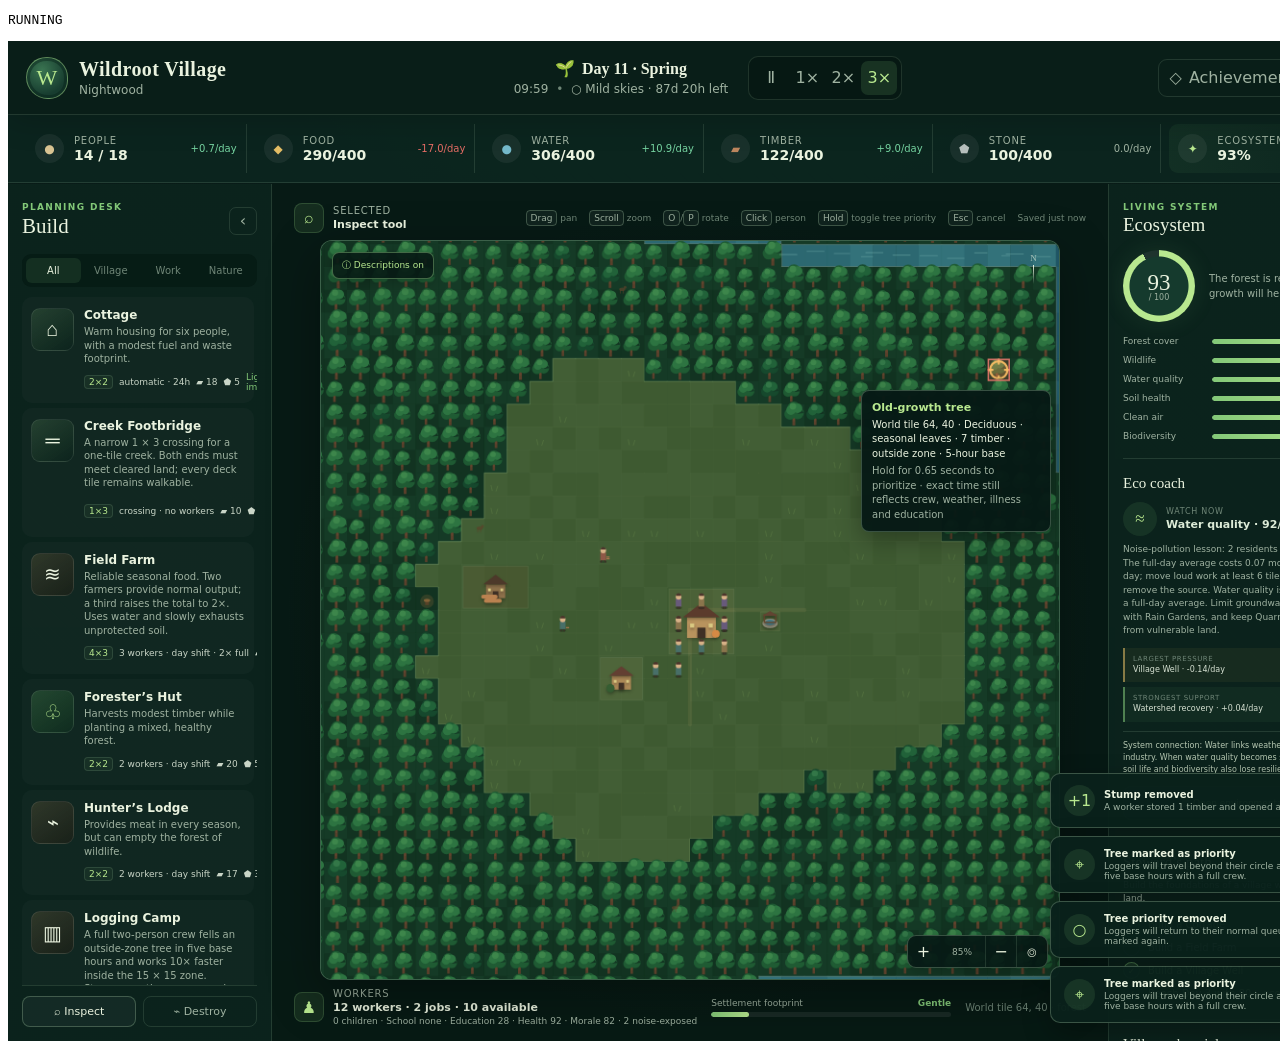
==== tests/logging_priority_movement.html @ d2400786 "initial commit" ====
<!doctype html>
<meta charset="utf-8">
<title>Wildroot priority logging and nighttime movement test</title>
<style>body{font-family:monospace} iframe{width:1400px;height:1000px;border:0}</style>
<pre id="result">RUNNING</pre>
<iframe id="game" style="width:1400px;height:1000px;border:0"></iframe>
<script>
  localStorage.setItem("wildroot-village-save-v1", JSON.stringify({
    version: 2,
    villageName: "Nightwood",
    difficulty: "balanced",
    day: 10,
    dayProgress: .6,
    speed: 1,
    paused: true,
    weather: "mild",
    weatherFrom: "mild",
    weatherBlend: 1,
    nextWeatherChange: 99,
    nextEventDay: 100,
    population: 14,
    demographics: { children: 0, adults: 14, elders: 0 },
    ecosystem: { forest: 96, wildlife: 90, water: 92, soil: 92, air: 94, biodiversity: 92 },
    resources: { food: 300, water: 300, wood: 100, stone: 100 },
    terrainSeed: 12873465,
    buildings: [
      { type: "hearth", x: 49, y: 49, rotation: 0, builtDay: 1, id: 1 },
      { type: "cottage", x: 46, y: 52, rotation: 0, builtDay: 3, id: 2 },
      { type: "lumber", x: 40, y: 48, rotation: 0, builtDay: 4, id: 3, loggingProgress: 0, stumpProgress: 0 },
      { type: "well", x: 53, y: 50, rotation: 0, builtDay: 5, id: 4 }
    ],
    nextBuildingId: 5,
    loggedTrees: {},
    clearedTiles: {},
    priorityTrees: {},
    remoteStumps: {},
    camera: { x: 50, y: 50, zoom: .85 }
  }));

  const frame = document.getElementById("game");
  const result = document.getElementById("result");
  const wait = ms => new Promise(resolve => setTimeout(resolve, ms));
  const pointOptions = (canvas, worldX, worldY, pointerId = 81) => {
    const rect = canvas.getBoundingClientRect();
    const scale = 28 * .85;
    return {
      bubbles: true, pointerId, pointerType: "mouse", button: 0, buttons: 1,
      clientX: rect.left + ((384 + (worldX - 50) * scale) / 768) * rect.width,
      clientY: rect.top + ((384 + (worldY - 50) * scale) / 768) * rect.height
    };
  };
  const moveToWorld = (win, canvas, worldX, worldY) => {
    const options = pointOptions(canvas, worldX, worldY);
    canvas.dispatchEvent(new win.PointerEvent("pointermove", { ...options, buttons: 0 }));
  };
  const holdWorld = async (win, canvas, worldX, worldY) => {
    const options = pointOptions(canvas, worldX, worldY, 82);
    canvas.dispatchEvent(new win.PointerEvent("pointermove", { ...options, buttons: 0 }));
    canvas.dispatchEvent(new win.PointerEvent("pointerdown", options));
    await wait(760);
    canvas.dispatchEvent(new win.PointerEvent("pointerup", { ...options, buttons: 0 }));
  };

  frame.addEventListener("load", async () => {
    const win = frame.contentWindow;
    const doc = frame.contentDocument;
    const checks = [];
    const check = (name, pass, detail = "") => checks.push({ name, pass: Boolean(pass), detail });
    try {
      await wait(250);
      doc.getElementById("continueGameButton").click();
      await wait(350);
      const canvas = doc.getElementById("gameCanvas");
      doc.getElementById("inspectTool").click();
      doc.querySelector('[data-speed="3"]').click();
      win.__wildrootTest.step(15000);

      check("staffed logging stops completely at night", canvas.dataset.staffedProductionActive === "false" && canvas.dataset.loggedTrees === "0" && canvas.dataset.activeLoggingFellers === "0" && canvas.dataset.activeLoggingMultiplier === "0", `${canvas.dataset.loggedTrees} stumps · ${canvas.dataset.activeLoggingFellers} fellers · ${canvas.dataset.activeLoggingMultiplier}x`);
      check("worker-free Well production continues at night", canvas.dataset.passiveProductionActive === "true" && Number(canvas.dataset.currentRateWater) > 0 && Number(canvas.dataset.passiveBuildingsOperating) >= 3, `${canvas.dataset.currentRateWater} water/day now · ${canvas.dataset.passiveBuildingsOperating} automatic buildings`);
      check("xx/day trends remain full-day averages at night", canvas.dataset.productionRateDisplay === "24-hour-average" && Number(canvas.dataset.productionRateWood) > 0 && Number(canvas.dataset.currentRateWood) < 0 && doc.getElementById("woodTrend").textContent.startsWith("+"), `${canvas.dataset.productionRateWood} average · ${canvas.dataset.currentRateWood} now · ${doc.getElementById("woodTrend").textContent}`);
      check("villagers use the faster walking pace", canvas.dataset.villagerSpeedMultiplier === "1.65", canvas.dataset.villagerSpeedMultiplier);
      check("every resident receives a home", canvas.dataset.homedVillagers === "14", canvas.dataset.homedVillagers);
      check("every resident enters a house at night", canvas.dataset.nightHomeTargets === "14" && canvas.dataset.villagersIndoors === "14" && canvas.dataset.villagersOutdoors === "0" && canvas.dataset.villagersOnBuildingPaths === "0", `${canvas.dataset.villagersIndoors} indoors · ${canvas.dataset.villagersOutdoors} outdoors · ${canvas.dataset.villagersOnBuildingPaths} left on paths`);
      check("villagers never walk in forest or central icons", canvas.dataset.villagersInForest === "0" && canvas.dataset.villagersOnIcons === "0", `${canvas.dataset.villagersInForest} forest · ${canvas.dataset.villagersOnIcons} icons`);

      win.__wildrootTest.step(16000);
      check("staffed logging resumes at 07:00 and keeps its 10x zone speed", canvas.dataset.staffedProductionActive === "true" && canvas.dataset.inRangeLoggingMultiplier === "10" && Number(canvas.dataset.loggedTrees) >= 1, `${canvas.dataset.staffedProductionActive} · ${canvas.dataset.inRangeLoggingMultiplier}x · ${canvas.dataset.loggedTrees} stumps`);
      check("residents emerge for the day shift", canvas.dataset.villagersIndoors === "0" && canvas.dataset.villagersOutdoors === canvas.dataset.villagers, `${canvas.dataset.villagersOutdoors} / ${canvas.dataset.villagers} outdoors`);

      let tree = null;
      for (let y = 39; y <= 60 && !tree; y++) {
        for (let x = 63; x <= 65 && !tree; x++) {
          moveToWorld(win, canvas, x + .5, y + .5);
          if (doc.getElementById("tileTooltip").textContent.includes("Old-growth tree")) tree = { x, y };
        }
      }
      check("found a standing tree beyond the camp circle", Boolean(tree), tree ? `${tree.x + 1},${tree.y + 1}` : "none visible");
      if (tree) {
        await holdWorld(win, canvas, tree.x + .5, tree.y + .5);
        check("long hold marks tree priority", canvas.dataset.priorityTrees === "1" && canvas.dataset.treesPrioritized === "1", `${canvas.dataset.priorityTrees} marked · ${canvas.dataset.treesPrioritized} total`);
        check("outside-circle priority uses regular pace", canvas.dataset.activeLoggingMultiplier === "1", `${canvas.dataset.activeLoggingMultiplier}x`);
        check("marked tree overrides the existing stump queue", canvas.dataset.priorityTreesOverrideStumps === "1" && canvas.dataset.stumpPriorityCamps === "0" && canvas.dataset.activeLoggingFellers === "2", `${canvas.dataset.priorityTreesOverrideStumps} override · ${canvas.dataset.activeLoggingFellers} fellers`);
        const savedPriority = JSON.parse(win.localStorage.getItem("wildroot-village-save-v1") || "{}");
        check("priority target saves", Object.keys(savedPriority.priorityTrees || {}).length === 1, JSON.stringify(savedPriority.priorityTrees || {}));
        await holdWorld(win, canvas, tree.x + .5, tree.y + .5);
        const savedUnprioritized = JSON.parse(win.localStorage.getItem("wildroot-village-save-v1") || "{}");
        check("holding a marked tree removes its priority", canvas.dataset.priorityTrees === "0" && canvas.dataset.treesUnprioritized === "1" && Object.keys(savedUnprioritized.priorityTrees || {}).length === 0, `${canvas.dataset.priorityTrees} marked · ${canvas.dataset.treesUnprioritized} removed`);
        await holdWorld(win, canvas, tree.x + .5, tree.y + .5);
        check("the same standing tree can be prioritized again", canvas.dataset.priorityTrees === "1" && canvas.dataset.treesPrioritized === "2", `${canvas.dataset.priorityTrees} marked · ${canvas.dataset.treesPrioritized} total marks`);

        win.__wildrootTest.step(14000);
        moveToWorld(win, canvas, tree.x + .5, tree.y + .5);
        check("remote priority tree becomes a priority stump", canvas.dataset.priorityTrees === "0" && canvas.dataset.priorityTreesFelled === "1" && canvas.dataset.priorityStumps === "1" && doc.getElementById("tileTooltip").textContent.includes("High-priority stump"), `${canvas.dataset.priorityTreesFelled} felled · ${canvas.dataset.priorityStumps} priority stumps`);
        check("priority stump remains assigned to its remote camp", canvas.dataset.remoteLoggingStumps === "1", canvas.dataset.remoteLoggingStumps);
        const remoteStumpWork = win.__wildrootTest.loggingWork(3, true);
        check("remote stump uses the same regular speed as its tree", Math.abs(remoteStumpWork.stumpRate - remoteStumpWork.stumpFellingRate) < .0001, `${remoteStumpWork.stumpFellingRate.toFixed(3)} tree · ${remoteStumpWork.stumpRate.toFixed(3)} stump`);

        win.__wildrootTest.step(14000);
        check("priority stump is removed before the ordinary stump", canvas.dataset.priorityStumps === "0" && canvas.dataset.priorityStumpsRemoved === "1" && canvas.dataset.remoteLoggingStumps === "0" && canvas.dataset.loggedTrees === "1", `${canvas.dataset.priorityStumpsRemoved} priority removed · ${canvas.dataset.loggedTrees} ordinary waiting`);

        check("residents remain on the daytime shift after overnight-paused work", canvas.dataset.villagersIndoors === "0" && canvas.dataset.villagersOutdoors === canvas.dataset.villagers, `${canvas.dataset.villagersIndoors} indoors · ${canvas.dataset.villagersOutdoors} / ${canvas.dataset.villagers} outdoors`);
      }
    } catch (error) {
      checks.push({ name: "uncaught test error", pass: false, detail: String(error?.stack || error) });
    }
    const passed = checks.every(item => item.pass);
    result.textContent = `${passed ? "PASS" : "FAIL"}\n` + checks.map(item => `${item.pass ? "✓" : "✗"} ${item.name}${item.detail ? ` — ${item.detail}` : ""}`).join("\n");
    document.title = passed ? "PASS" : "FAIL";
  }, { once: true });
  frame.src = "../index.html?test=logging-priority-movement";
</script>
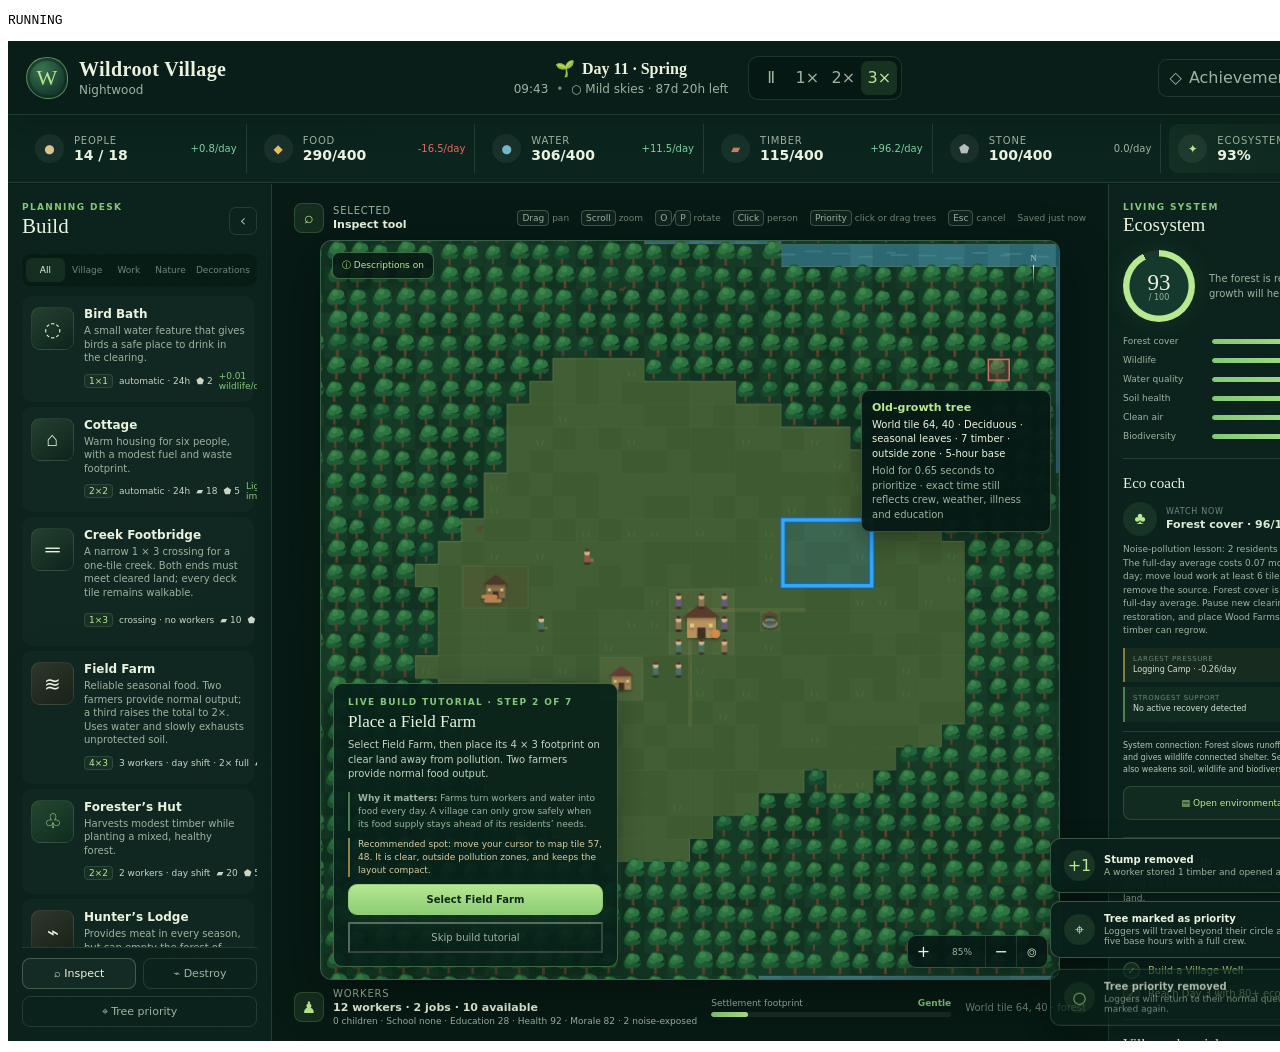
==== commit 7c299063: "Document priority tool bug review" ====
--- a/tests/logging_priority_movement.html
+++ b/tests/logging_priority_movement.html
@@ -118,7 +118,11 @@
         win.__wildrootTest.step(14000);
         check("priority stump is removed before the ordinary stump", canvas.dataset.priorityStumps === "0" && canvas.dataset.priorityStumpsRemoved === "1" && canvas.dataset.remoteLoggingStumps === "0" && canvas.dataset.loggedTrees === "1", `${canvas.dataset.priorityStumpsRemoved} priority removed · ${canvas.dataset.loggedTrees} ordinary waiting`);
 
-        check("residents remain on the daytime shift after overnight-paused work", canvas.dataset.villagersIndoors === "0" && canvas.dataset.villagersOutdoors === canvas.dataset.villagers, `${canvas.dataset.villagersIndoors} indoors · ${canvas.dataset.villagersOutdoors} / ${canvas.dataset.villagers} outdoors`);
+        const residentsAccountedFor = Number(canvas.dataset.villagersIndoors) + Number(canvas.dataset.villagersOutdoors) === Number(canvas.dataset.villagers);
+        const residentsMatchCurrentShift = canvas.dataset.staffedProductionActive === "true"
+          ? canvas.dataset.villagersIndoors === "0"
+          : Number(canvas.dataset.villagersIndoors) > 0;
+        check("residents follow the current work shift after overnight-paused work", residentsAccountedFor && residentsMatchCurrentShift, `${canvas.dataset.staffedProductionActive === "true" ? "day" : "night"} · ${canvas.dataset.villagersIndoors} indoors · ${canvas.dataset.villagersOutdoors} / ${canvas.dataset.villagers} outdoors`);
       }
     } catch (error) {
       checks.push({ name: "uncaught test error", pass: false, detail: String(error?.stack || error) });
